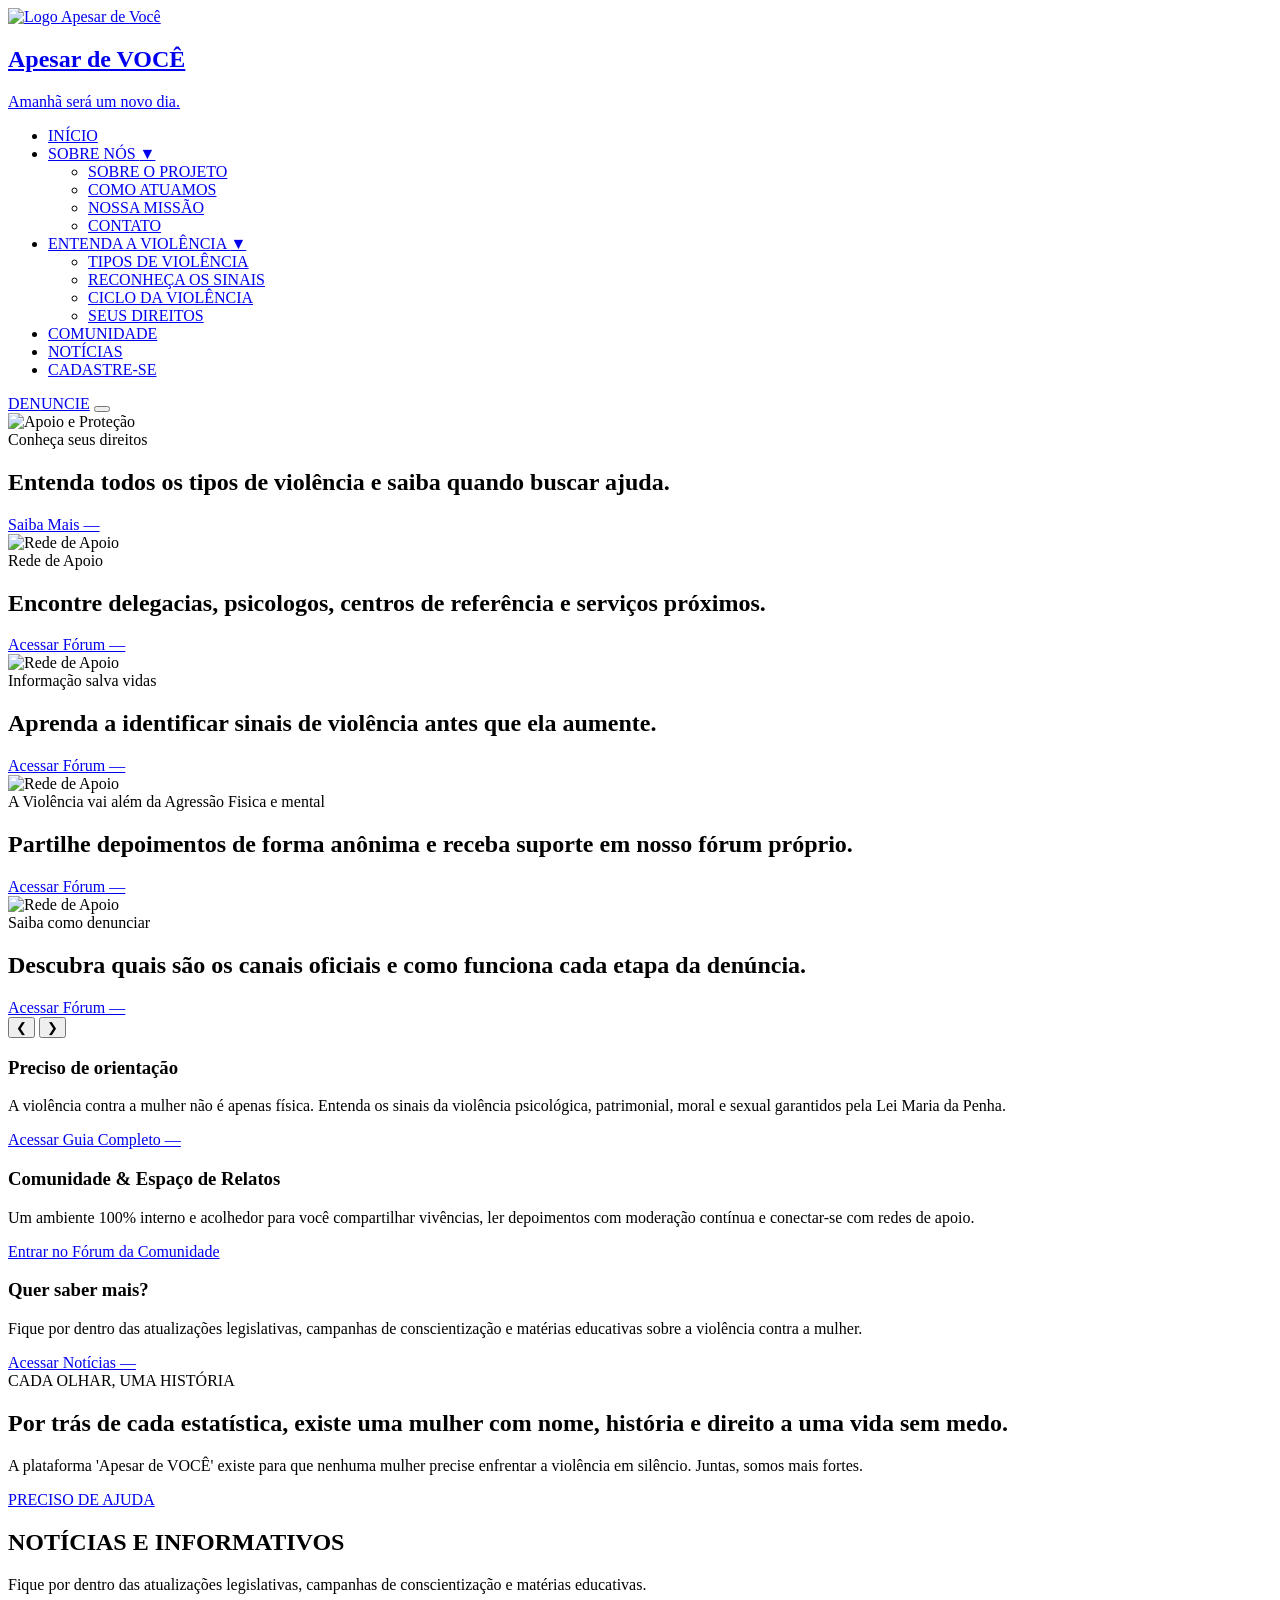
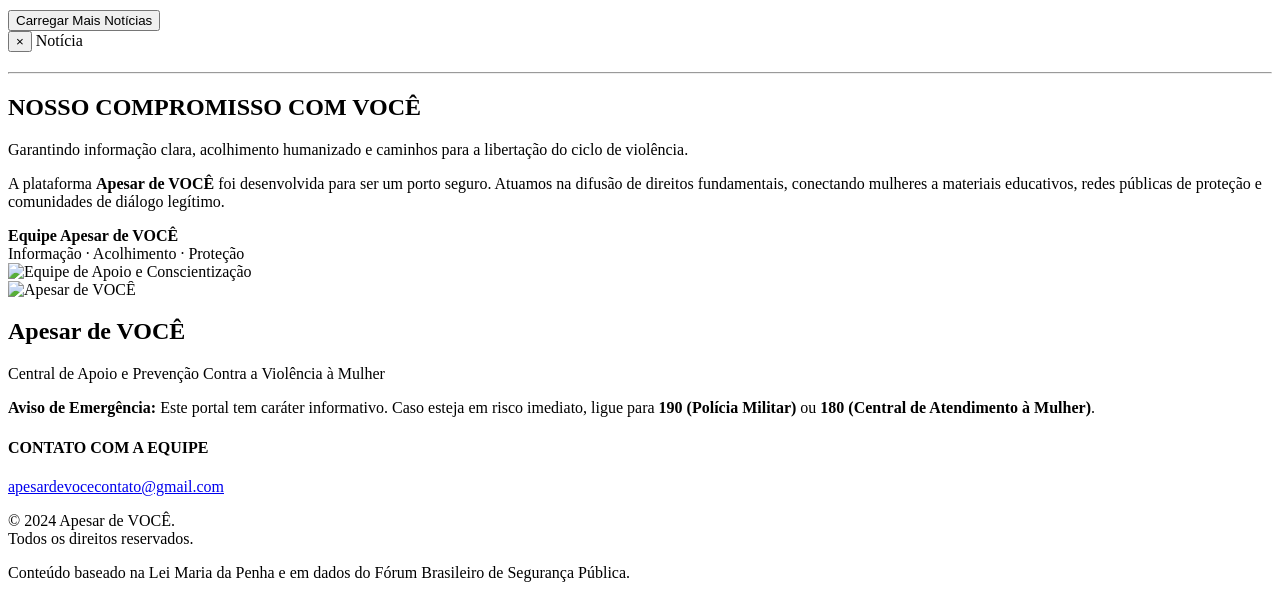
==== index.html @ b2e9c3df "Add files via upload" ====
<!DOCTYPE html>
<html lang="pt-BR">
<head>
    <meta charset="UTF-8">
    <meta name="viewport" content="width=device-width, initial-scale=1.0">
    <title>Apesar de VOCÊ</title>
    <link rel="stylesheet" href="/css/index.css">
    <link rel="icon" type="image/png" href="/imagens/logosite.png">
    <link rel="preconnect" href="https://fonts.googleapis.com">
    <link rel="preconnect" href="https://fonts.gstatic.com" crossorigin>
    <link href="https://fonts.googleapis.com/css2?family=Inter:wght@300;400;600;700&family=Playfair+Display:ital,wght@0,600;0,700;1,400&display=swap" rel="stylesheet">
</head>
<body>

    <!-- Faixa colorida superior -->
    <div class="top-bar">
        <div class="bar-carmin"></div>
    </div>

    <!-- NAVBAR NATIVA -->
    <nav class="navbar">
        <a href="index.html" class="nav-brand">
            <img src="/imagens/logosite.png" alt="Logo Apesar de Você" class="brand-logo">
            <div class="brand-text">
                <h1>Apesar de VOCÊ</h1>
                <span>Amanhã será um novo dia.</span>
            </div>
        </a>

        <ul class="nav-menu">
            <li class="nav-item"><a href="index.html" class="nav-link active">INÍCIO</a></li>
            
            <li class="nav-item">
                <a href="#" class="nav-link">SOBRE NÓS <span class="arrow">▼</span></a>
                <ul class="dropdown-menu">
                    <li><a href="apesardevoce.html">SOBRE O PROJETO</a></li>
                    <li><a href="como-atuamos.html">COMO ATUAMOS</a></li>
                    <li><a href="nossa-missao.html">NOSSA MISSÃO</a></li>
                    <li><a href="contato.html">CONTATO</a></li>
                </ul>
            </li>

            <li class="nav-item">
                <a href="#" class="nav-link">ENTENDA A VIOLÊNCIA <span class="arrow">▼</span></a>
                <ul class="dropdown-menu">
                    <li><a href="entenda-a-violencia.html">TIPOS DE VIOLÊNCIA</a></li>
                    <li><a href="sinais.html">RECONHEÇA OS SINAIS</a></li>
                    <li><a href="ciclo.html">CICLO DA VIOLÊNCIA</a></li>
                    <li><a href="direitos.html">SEUS DIREITOS</a></li>
                </ul>
            </li>

            <li class="nav-item"><a href="comunidade.html" class="nav-link">COMUNIDADE</a></li>
            <li class="nav-item"><a href="noticias.html" class="nav-link">NOTÍCIAS</a></li>
            <li class="nav-item"><a href="cadastro.html" class="nav-link">CADASTRE-SE</a></li>
        </ul>

        <div class="nav-actions-wrapper">
            <a href="denuncie.html" class="btn-inscricao">DENUNCIE</a>
            <button class="menu-toggle" aria-label="Abrir Menu">
                <span></span>
                <span></span>
                <span></span>
            </button>
        </div>
    </nav>

    <!-- CARROSSEL HERO DE DESTAQUES NATIVOS -->
    <header class="hero-carousel-section">
        <div class="carousel-container">
            <div class="carousel-track" id="hero-carousel-track">
                <!-- Slide 1 -->
                <div class="hero-slide active">
                    <img src="/imagens/1.png" 
                    alt="Apoio e Proteção" class="slide-bg">
                    <div class="slide-overlay"></div>
                    <div class="slide-content">
                        <span class="slide-badge">Conheça seus direitos</span>
                        <h2>Entenda todos os tipos de violência e saiba quando buscar ajuda.</h2>
                        <a href="projetos.html" class="slide-btn">Saiba Mais —</a>
                    </div>
                </div>
                <!-- Slide 2 -->
                <div class="hero-slide">
                    <img src="/imagens/2.png" 
                    alt="Rede de Apoio" class="slide-bg">
                    <div class="slide-overlay"></div>
                    <div class="slide-content">
                        <span class="slide-badge">Rede de Apoio</span>
                        <h2>Encontre delegacias, psicologos, centros de referência e serviços próximos.</h2>
                        <a href="comunidade.html" class="slide-btn">Acessar Fórum —</a>
                    </div>
                </div>
                <!-- Slide 3 -->
                <div class="hero-slide">
                    <img src="/imagens/3.png" 
                    alt="Rede de Apoio" class="slide-bg">
                    <div class="slide-overlay"></div>
                    <div class="slide-content">
                        <span class="slide-badge">Informação salva vidas</span>
                        <h2>Aprenda a identificar sinais de violência antes que ela aumente.</h2>
                        <a href="comunidade.html" class="slide-btn">Acessar Fórum —</a>
                    </div>
                </div>
                <!-- Slide 4 -->
                <div class="hero-slide">
                    <img src="/imagens/4.png" 
                    alt="Rede de Apoio" class="slide-bg">
                    <div class="slide-overlay"></div>
                    <div class="slide-content">
                        <span class="slide-badge">A Violência vai além da Agressão Fisica e mental</span>
                        <h2>Partilhe depoimentos de forma anônima e receba suporte em nosso fórum próprio.</h2>
                        <a href="comunidade.html" class="slide-btn">Acessar Fórum —</a>
                    </div>
                </div>
                <!-- Slide 5 -->
                <div class="hero-slide">
                    <img src="/imagens/5.png" 
                    alt="Rede de Apoio" class="slide-bg">
                    <div class="slide-overlay"></div>
                    <div class="slide-content">
                        <span class="slide-badge">Saiba como denunciar</span>
                        <h2>Descubra quais são os canais oficiais e como funciona cada etapa da denúncia.</h2>
                        <a href="comunidade.html" class="slide-btn">Acessar Fórum —</a>
                    </div>
            </div>

            <button class="carousel-arrow prev" id="heroPrev" aria-label="Slide Anterior">&#10094;</button>
            <button class="carousel-arrow next" id="heroNext" aria-label="Próximo Slide">&#10095;</button>
            <div class="carousel-dots" id="heroDots"></div>
        </div>
    </header>

    <!-- HUB CENTRAL: INFORMAÇÃO & COMUNIDADE -->
    <section class="hub-sections">
        <div class="hub-container">
            
            <!-- CARD 1: TIPOS DE VIOLÊNCIA -->
            <div class="hub-card">
                <h3>Preciso de orientação</h3>
                <p>A violência contra a mulher não é 
                    apenas física. Entenda os sinais da 
                    violência psicológica, patrimonial, 
                    moral e sexual garantidos pela 
                    Lei Maria da Penha.</p>
                <a href="entenda-a-violencia.html" class="hub-btn">Acessar Guia Completo —</a>
            </div>

            <!-- CARD 2: COMUNIDADE INTERNA -->
            <div class="hub-card highlight-card" id="comunidade">
                <h3>Comunidade & Espaço de Relatos</h3>
                <p>Um ambiente 100% interno e acolhedor para 
                    você compartilhar vivências, 
                    ler depoimentos com moderação contínua e 
                    conectar-se com redes de apoio.</p>
                <div class="hub-action-group">
                    <a href="comunidade.html" class="hub-btn btn-primary">Entrar no Fórum da Comunidade</a>
                </div>
            </div>

            <!-- CARD 3: Orientação -->
            <div class="hub-card" id="noticias">
                <h3>Quer saber mais?</h3>
                <p>Fique por dentro das atualizações legislativas, 
                    campanhas de conscientização e matérias 
                    educativas sobre a violência contra a mulher.</p>
                <a href="noticias.html" class="hub-btn">Acessar Notícias —</a>
            </div>

        </div>
    </section>

    <section class="banner-historias">
    <div class="banner-overlay"></div>
    <div class="banner-content">
        <span class="banner-subtitle">CADA OLHAR, UMA HISTÓRIA</span>
        
        <h2 class="banner-title">
            Por trás de cada estatística, <span class="highlight">existe uma mulher</span> com nome, história e direito a uma vida sem medo.
        </h2>
        
        <p class="banner-description">
            A plataforma 'Apesar de VOCÊ' existe para que nenhuma mulher precise enfrentar a violência em silêncio. Juntas, somos mais fortes.
        </p>
        
        <a href="#denuncie" class="btn-ajuda">PRECISO DE AJUDA</a>
    </div>
</section>

    <!-- SEÇÃO DE NOTÍCIAS NATIVAS (EXPANDÍVEIS E ILIMITADAS) -->
    <section class="news-section" id="noticias">
        <div class="section-header">
            <h2>NOTÍCIAS E INFORMATIVOS</h2>
            <p>Fique por dentro das atualizações legislativas, campanhas de conscientização e matérias educativas.</p>
        </div>

        <div class="news-grid" id="news-container">
            <!-- Cards gerados via Javascript com leitor interno -->
        </div>

        <div class="news-pagination">
            <button id="loadMoreNews" class="btn-secondary">Carregar Mais Notícias</button>
        </div>
    </section>

    <!-- MODAL DE LEITURA COMPLETA DA NOTÍCIA -->
    <div id="newsModal" class="news-modal" role="dialog" aria-hidden="true">
        <div class="modal-content">
            <button class="close-modal" id="closeNewsModal">&times;</button>
            <span class="slide-badge" id="modalCategory">Notícia</span>
            <h2 id="modalTitle"></h2>
            <span class="modal-date" id="modalDate"></span>
            <hr>
            <div class="modal-body" id="modalBody"></div>
        </div>
    </div>

    <!-- CARTA DE BOAS-VINDAS / SOBRE O PROJETO -->
    <section class="welcome-section" id="projetos">
        <div class="welcome-container">
            <div class="welcome-text">
                <h2>NOSSO COMPROMISSO COM VOCÊ</h2>
                <p class="highlight">Garantindo informação clara, acolhimento humanizado e caminhos para a libertação do ciclo de violência.</p>
                <p>A plataforma <strong>Apesar de VOCÊ</strong> foi desenvolvida para ser um porto seguro. Atuamos na difusão de direitos fundamentais, conectando mulheres a materiais educativos, redes públicas de proteção e comunidades de diálogo legítimo.</p>
                
                <div class="welcome-signature">
                    <strong>Equipe Apesar de VOCÊ</strong><br>
                    <span>Informação · Acolhimento · Proteção</span>
                </div>
            </div>
            <div class="welcome-image-wrapper">
                <img src="/imagens/logosite.png" alt="Equipe de Apoio e Conscientização" class="welcome-photo">
            </div>
        </div>
    </section>

    <!-- FOOTER INSTITUCIONAL -->
    <footer class="main-footer" id="contato">
        <div class="footer-top">
            <div class="footer-brand">
                <img src="/imagens/logosite.png" alt="Apesar de VOCÊ" class="footer-logo">
                <div class="footer-brand-text">
                    <h2>Apesar de VOCÊ</h2>
                    <span>Central de Apoio e Prevenção Contra a Violência à Mulher</span>
                </div>
            </div>

            <div class="footer-info">
                <p><strong>Aviso de Emergência:</strong> Este portal tem caráter informativo. Caso esteja em risco imediato, ligue para <strong>190 (Polícia Militar)</strong> ou <strong>180 (Central de Atendimento à Mulher)</strong>.</p>
            </div>

            <div class="footer-contact">
                <h4>CONTATO COM A EQUIPE</h4>
                <a href="mailto:apesardevocecontato@gmail.com">apesardevocecontato@gmail.com</a>
            </div>
        </div>

        <div class="footer-bottom">
            <p>© 2024 Apesar de VOCÊ.   <br> Todos os direitos reservados.</p>
            <p> Conteúdo baseado na Lei Maria da Penha e 
                em dados do Fórum Brasileiro de Segurança Pública.</p>
        </div>
    </footer>

       <script src="/js/index.js"></script>
</body>
</html>
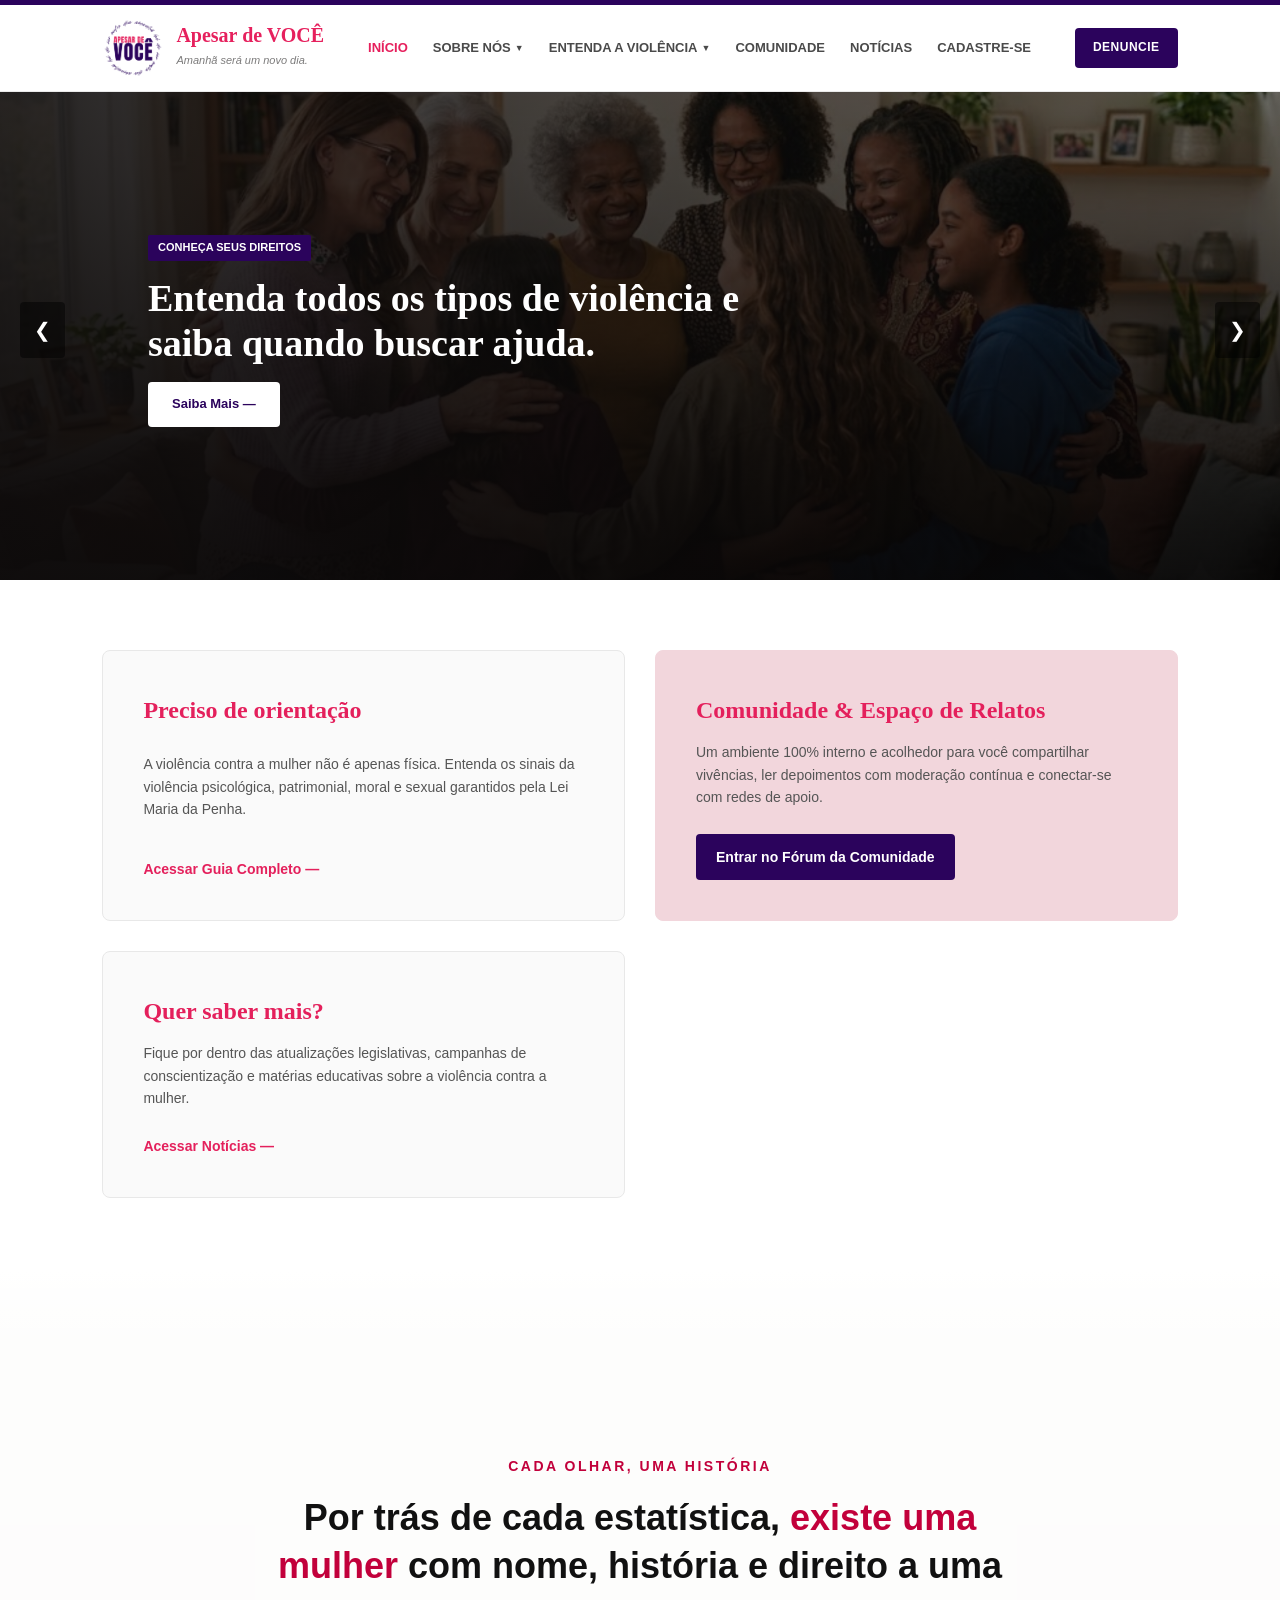
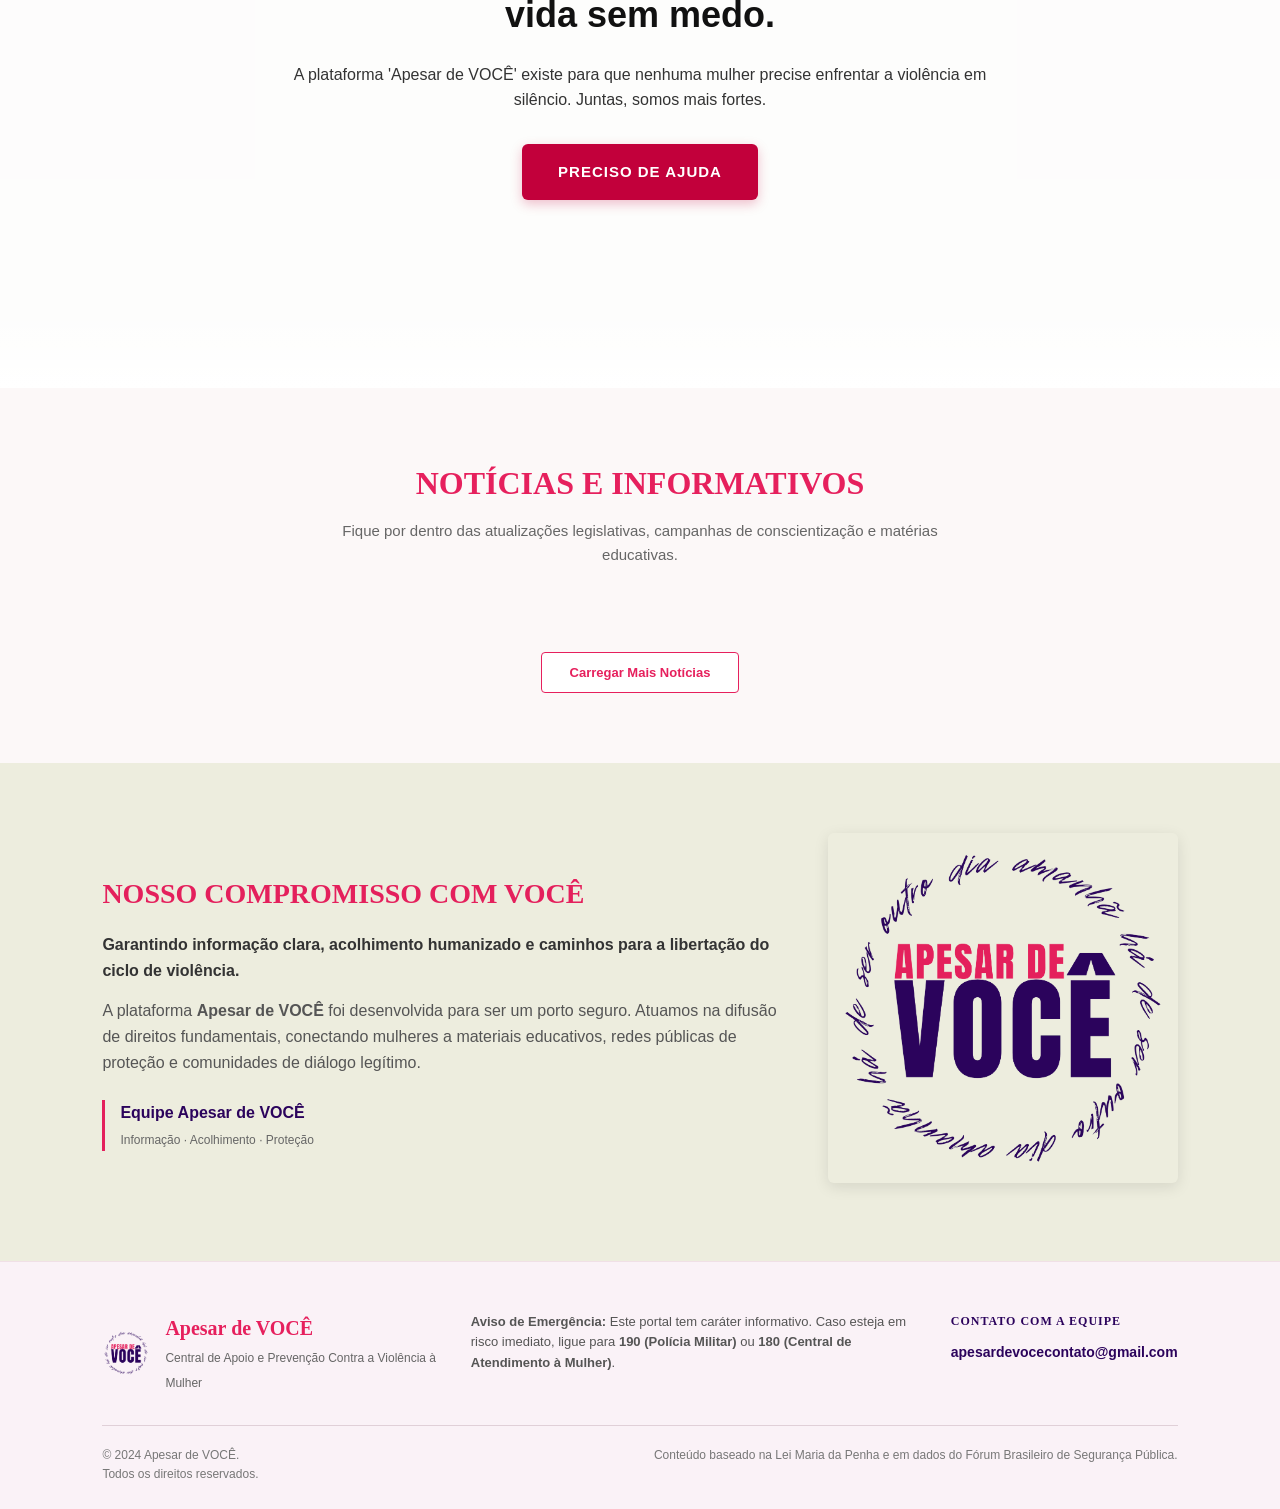
==== commit 72b807a8: "Refactor HTML structure and update links" ====
--- a/index.html
+++ b/index.html
@@ -4,8 +4,8 @@
     <meta charset="UTF-8">
     <meta name="viewport" content="width=device-width, initial-scale=1.0">
     <title>Apesar de VOCÊ</title>
-    <link rel="stylesheet" href="/css/index.css">
-    <link rel="icon" type="image/png" href="/imagens/logosite.png">
+    <link rel="stylesheet" href="index.css">
+    <link rel="icon" type="image/png" href="logosite.png">
     <link rel="preconnect" href="https://fonts.googleapis.com">
     <link rel="preconnect" href="https://fonts.gstatic.com" crossorigin>
     <link href="https://fonts.googleapis.com/css2?family=Inter:wght@300;400;600;700&family=Playfair+Display:ital,wght@0,600;0,700;1,400&display=swap" rel="stylesheet">
@@ -20,7 +20,7 @@
     <!-- NAVBAR NATIVA -->
     <nav class="navbar">
         <a href="index.html" class="nav-brand">
-            <img src="/imagens/logosite.png" alt="Logo Apesar de Você" class="brand-logo">
+            <img src="logosite.png" alt="Logo Apesar de Você" class="brand-logo">
             <div class="brand-text">
                 <h1>Apesar de VOCÊ</h1>
                 <span>Amanhã será um novo dia.</span>
@@ -71,7 +71,7 @@
             <div class="carousel-track" id="hero-carousel-track">
                 <!-- Slide 1 -->
                 <div class="hero-slide active">
-                    <img src="/imagens/1.png" 
+                    <img src="1.png" 
                     alt="Apoio e Proteção" class="slide-bg">
                     <div class="slide-overlay"></div>
                     <div class="slide-content">
@@ -82,7 +82,7 @@
                 </div>
                 <!-- Slide 2 -->
                 <div class="hero-slide">
-                    <img src="/imagens/2.png" 
+                    <img src="2.png" 
                     alt="Rede de Apoio" class="slide-bg">
                     <div class="slide-overlay"></div>
                     <div class="slide-content">
@@ -93,7 +93,7 @@
                 </div>
                 <!-- Slide 3 -->
                 <div class="hero-slide">
-                    <img src="/imagens/3.png" 
+                    <img src="3.png" 
                     alt="Rede de Apoio" class="slide-bg">
                     <div class="slide-overlay"></div>
                     <div class="slide-content">
@@ -104,7 +104,7 @@
                 </div>
                 <!-- Slide 4 -->
                 <div class="hero-slide">
-                    <img src="/imagens/4.png" 
+                    <img src="4.png" 
                     alt="Rede de Apoio" class="slide-bg">
                     <div class="slide-overlay"></div>
                     <div class="slide-content">
@@ -115,7 +115,7 @@
                 </div>
                 <!-- Slide 5 -->
                 <div class="hero-slide">
-                    <img src="/imagens/5.png" 
+                    <img src="5.png" 
                     alt="Rede de Apoio" class="slide-bg">
                     <div class="slide-overlay"></div>
                     <div class="slide-content">
@@ -229,7 +229,7 @@
                 </div>
             </div>
             <div class="welcome-image-wrapper">
-                <img src="/imagens/logosite.png" alt="Equipe de Apoio e Conscientização" class="welcome-photo">
+                <img src="logosite.png" alt="Equipe de Apoio e Conscientização" class="welcome-photo">
             </div>
         </div>
     </section>
@@ -238,7 +238,7 @@
     <footer class="main-footer" id="contato">
         <div class="footer-top">
             <div class="footer-brand">
-                <img src="/imagens/logosite.png" alt="Apesar de VOCÊ" class="footer-logo">
+                <img src="logosite.png" alt="Apesar de VOCÊ" class="footer-logo">
                 <div class="footer-brand-text">
                     <h2>Apesar de VOCÊ</h2>
                     <span>Central de Apoio e Prevenção Contra a Violência à Mulher</span>
@@ -246,7 +246,8 @@
             </div>
 
             <div class="footer-info">
-                <p><strong>Aviso de Emergência:</strong> Este portal tem caráter informativo. Caso esteja em risco imediato, ligue para <strong>190 (Polícia Militar)</strong> ou <strong>180 (Central de Atendimento à Mulher)</strong>.</p>
+                <p><strong>Aviso de Emergência:</strong> Este portal tem caráter informativo. Caso esteja em risco imediato, ligue para <strong>190 (Polícia Militar)</strong> 
+                    ou <strong>180 (Central de Atendimento à Mulher)</strong>.</p>
             </div>
 
             <div class="footer-contact">
@@ -264,4 +265,4 @@
 
        <script src="/js/index.js"></script>
 </body>
-</html>+</html>
--- a/index.css
+++ b/index.css
@@ -0,0 +1,1161 @@
+/* ==========================================================================
+   RESET E ESTILOS GERAIS
+   ========================================================================== */
+* {
+    margin: 0;
+    padding: 0;
+    box-sizing: border-box;
+}
+
+body {
+    font-family: 'Inter', sans-serif;
+    background-color: #fcfbfa;
+    color: #2c2c2c;
+    line-height: 1.6;
+    padding-top: 80px;
+}
+
+h1, h2, h3, h4 {
+    font-family: 'Playfair Display', serif;
+}
+
+/* ==========================================================================
+   FAIXA SUPERIOR & NAVBAR NATIVA (COM DROPDOWNS)
+   ========================================================================== */
+.top-bar {
+    height: 5px;
+    width: 100%;
+    position: fixed;
+    top: 0;
+    left: 0;
+    z-index: 1002;
+    background-color: #e6205d;
+}
+
+.bar-carmin {
+    width: 100%;
+    height: 100%;
+    background-color: #2b035c;
+}
+
+.navbar {
+    background: #ffffff;
+    display: flex;
+    justify-content: space-between;
+    align-items: center;
+    padding: 12px 8%;
+    border-bottom: 1px solid #eaeaea;
+    position: fixed;
+    top: 5px;
+    left: 0;
+    width: 100%;
+    z-index: 1001;
+    box-shadow: 0 2px 10px rgba(43, 3, 92, 0.03);
+}
+
+.nav-brand {
+    display: flex;
+    align-items: center;
+    gap: 12px;
+    text-decoration: none;
+}
+
+/*LOGO NAVBAR*/
+.brand-logo {
+    width: 62px;
+    height: auto;
+}
+
+.brand-text h1 {
+    font-size: 20px;
+    color: #e6205d;
+    font-weight: 700;
+    line-height: 1.1;
+}
+
+.brand-text span {
+    font-size: 11px;
+    color: #7c7b7b;
+    font-style: italic;
+}
+
+/* Menu Principal e Submenus (Dropdown) */
+.nav-menu {
+    display: flex;
+    list-style: none;
+    gap: 25px;
+}
+
+.nav-item {
+    position: relative;
+}
+
+.nav-link {
+    text-decoration: none;
+    color: #4a4a4a;
+    font-size: 13px;
+    font-weight: 600;
+    transition: color 0.2s;
+    display: flex;
+    align-items: center;
+    gap: 4px;
+    padding: 8px 0;
+}
+
+.nav-link .arrow {
+    font-size: 9px;
+    transition: transform 0.2s;
+}
+
+.nav-link:hover, .nav-link.active {
+    color: #e6205d;
+}
+
+/* Estilo do Dropdown */
+.dropdown-menu {
+    position: absolute;
+    top: 100%;
+    left: 0;
+    background: #ffffff;
+    list-style: none;
+    min-width: 220px;
+    box-shadow: 0 8px 20px rgba(0,0,0,0.1);
+    border-radius: 6px;
+    padding: 10px 0;
+    opacity: 0;
+    visibility: hidden;
+    transform: translateY(10px);
+    transition: all 0.3s ease;
+    z-index: 1010;
+}
+
+.nav-item:hover .dropdown-menu {
+    opacity: 1;
+    visibility: visible;
+    transform: translateY(0);
+}
+
+.nav-item:hover .arrow {
+    transform: rotate(180deg);
+}
+
+.dropdown-menu li a {
+    display: block;
+    padding: 10px 20px;
+    color: #4a4a4a;
+    text-decoration: none;
+    font-size: 12px;
+    font-weight: 600;
+    transition: background 0.2s, color 0.2s;
+}
+
+.dropdown-menu li a:hover {
+    background: #fdf6f7;
+    color: #e4205c;
+}
+
+.nav-actions-wrapper {
+    display: flex;
+    align-items: center;
+    gap: 15px;
+}
+
+.btn-inscricao, .btn-denuncia {
+    background-color: #2b035c;
+    color: #ffffff;
+    text-decoration: none;
+    padding: 10px 18px;
+    font-size: 12px;
+    font-weight: 700;
+    border-radius: 4px;
+    letter-spacing: 0.5px;
+    transition: background 0.3s ease;
+}
+
+.btn-inscricao:hover, .btn-denuncia:hover {
+    background-color: #e6205d;
+}
+
+/* ==========================================================================
+   CARROSSEL HERO NATIVO
+   ========================================================================== */
+.hero-carousel-section {
+    position: relative;
+    width: 100%;
+    height: 500px;
+    background-color: #1a1a1a;
+    overflow: hidden;
+}
+
+.carousel-container {
+    position: relative;
+    width: 100%;
+    height: 100%;
+}
+
+.hero-slide {
+    position: absolute;
+    width: 100%;
+    height: 100%;
+    opacity: 0;
+    transition: opacity 0.8s ease-in-out;
+    display: flex;
+    align-items: center;
+}
+
+.hero-slide.active {
+    opacity: 1;
+    z-index: 2;
+}
+
+.slide-bg {
+    position: absolute;
+    width: 100%;
+    height: 100%;
+    object-fit: cover;
+}
+
+.slide-overlay {
+    position: absolute;
+    width: 100%;
+    height: 100%;
+    background: linear-gradient(90deg, rgba(15, 12, 12, 0.88) 0%, rgba(15, 12, 12, 0.4) 100%);
+}
+
+.slide-content {
+    position: relative;
+    z-index: 3;
+    max-width: 700px;
+    margin-left: 10%;
+    padding: 20px;
+    color: #ffffff;
+}
+
+.slide-badge {
+    background: #2b035c;
+    color: #fff;
+    font-size: 11px;
+    text-transform: uppercase;
+    padding: 4px 10px;
+    font-weight: 600;
+    border-radius: 2px;
+    display: inline-block;
+}
+
+.slide-content h2 {
+    font-size: 38px;
+    margin: 15px 0;
+    line-height: 1.2;
+}
+
+.slide-content p {
+    font-size: 15px;
+    color: #dddddd;
+    margin-bottom: 25px;
+}
+
+.slide-btn {
+    display: inline-block;
+    background: #ffffff;
+    color: #2b035c;
+    padding: 12px 24px;
+    text-decoration: none;
+    font-weight: 700;
+    font-size: 13px;
+    border-radius: 4px;
+    transition: background 0.3s, color 0.3s;
+}
+
+.slide-btn:hover {
+    background: #e4205c;
+    color: #ffffff;
+}
+
+.carousel-arrow {
+    position: absolute;
+    top: 50%;
+    transform: translateY(-50%);
+    z-index: 10;
+    background: rgba(0, 0, 0, 0.5);
+    color: #fff;
+    border: none;
+    font-size: 20px;
+    padding: 16px 14px;
+    cursor: pointer;
+    border-radius: 4px;
+    transition: background 0.3s;
+}
+
+.carousel-arrow:hover {
+    background: #2b035c;
+}
+
+.carousel-arrow.prev { left: 20px; }
+.carousel-arrow.next { right: 20px; }
+
+.carousel-dots {
+    position: absolute;
+    bottom: 20px;
+    left: 50%;
+    transform: translateX(-50%);
+    z-index: 10;
+    display: flex;
+    gap: 8px;
+}
+
+.dot {
+    width: 10px;
+    height: 10px;
+    border-radius: 50%;
+    background: rgba(255, 255, 255, 0.5);
+    border: none;
+    cursor: pointer;
+    transition: all 0.3s;
+}
+
+.dot.active {
+    background: #ffffff;
+    width: 24px;
+    border-radius: 5px;
+}
+
+/* ==========================================================================
+   HUB DE SEÇÕES (CARDS DE ACESSO)
+   ========================================================================== */
+.hub-sections {
+    padding: 70px 8%;
+    background: #ffffff;
+}
+
+.hub-container {
+    max-width: 1200px;
+    margin: 0 auto;
+    display: grid;
+    grid-template-columns: 1fr 1fr;
+    gap: 30px;
+}
+
+.hub-card {
+    border: 1px solid #e8e8e8;
+    padding: 40px;
+    border-radius: 8px;
+    background: #fafafa;
+    display: flex;
+    flex-direction: column;
+    justify-content: space-between;
+    transition: transform 0.3s, box-shadow 0.3s;
+}
+
+.hub-card:hover {
+    transform: translateY(-3px);
+    box-shadow: 0 10px 25px rgba(0,0,0,0.05);
+}
+
+.highlight-card {
+    background: #f2d6dc;
+    border-color: #f2d6dc;
+}
+
+.hub-icon {
+    font-size: 32px;
+    margin-bottom: 15px;
+}
+
+.hub-card h3 {
+    font-size: 24px;
+    color: #e4205c;
+    margin-bottom: 12px;
+}
+
+.hub-card p {
+    color: #555555;
+    font-size: 14px;
+    margin-bottom: 25px;
+}
+
+.hub-btn {
+    text-decoration: none;
+    font-weight: 700;
+    color: #e4205c;
+    font-size: 14px;
+    transition: color 0.2s;
+}
+
+.hub-btn:hover {
+    color: #e6205d;
+}
+
+.btn-primary {
+    display: inline-block;
+    background: #2b035c;
+    color: #fff !important;
+    padding: 12px 20px;
+    border-radius: 4px;
+    transition: background 0.3s;
+}
+
+.btn-primary:hover {
+    background: #e6205d;
+}
+
+/* ==========================================================================
+   SEÇÃO DE NOTÍCIAS NATIVAS & MODAL DE LEITURA COMPLETA
+   ========================================================================== */
+.news-section {
+    padding: 70px 8%;
+    background-color: #fcf8f8;
+}
+
+.section-header {
+    text-align: center;
+    margin-bottom: 45px;
+}
+
+.section-header h2 {
+    font-size: 32px;
+    color: #e6205d;
+    margin-bottom: 10px;
+}
+
+.section-header p {
+    color: #666666;
+    font-size: 15px;
+    max-width: 600px;
+    margin: 0 auto;
+}
+
+.news-grid {
+    display: grid;
+    grid-template-columns: repeat(auto-fill, minmax(300px, 1fr));
+    gap: 30px;
+    max-width: 1200px;
+    margin: 0 auto;
+}
+
+.news-card {
+    background: #ffffff;
+    border-radius: 8px;
+    overflow: hidden;
+    box-shadow: 0 4px 15px rgba(0,0,0,0.04);
+    display: flex;
+    flex-direction: column;
+    border: 1px solid #eee;
+    transition: transform 0.3s, box-shadow 0.3s;
+}
+
+.news-card:hover {
+    transform: translateY(-4px);
+    box-shadow: 0 8px 25px rgba(0,0,0,0.08);
+}
+
+.news-card-img {
+    width: 100%;
+    height: 180px;
+    object-fit: cover;
+}
+
+.news-card-body {
+    padding: 22px;
+    display: flex;
+    flex-direction: column;
+    flex-grow: 1;
+}
+
+.news-tag {
+    font-size: 11px;
+    text-transform: uppercase;
+    font-weight: 700;
+    color: #e6205d;
+    letter-spacing: 0.5px;
+    margin-bottom: 8px;
+}
+
+.news-card-body h3 {
+    font-size: 18px;
+    margin-bottom: 10px;
+    color: #222222;
+    line-height: 1.3;
+}
+
+.news-card-body p {
+    font-size: 13px;
+    color: #666666;
+    margin-bottom: 20px;
+    flex-grow: 1;
+}
+
+.news-card-footer {
+    display: flex;
+    justify-content: space-between;
+    align-items: center;
+    border-top: 1px solid #f2f2f2;
+    padding-top: 12px;
+}
+
+.news-date {
+    font-size: 12px;
+    color: #999999;
+}
+
+.btn-read-more {
+    background: none;
+    border: none;
+    color: #e6205d;
+    font-weight: 700;
+    cursor: pointer;
+    font-size: 13px;
+    transition: color 0.2s;
+}
+
+.btn-read-more:hover {
+    color: #e6205d;
+}
+
+.news-pagination {
+    text-align: center;
+    margin-top: 40px;
+}
+
+.btn-secondary {
+    background: #ffffff;
+    color: #e6205d;
+    border: 1px solid #e6205d;
+    padding: 12px 28px;
+    font-weight: 700;
+    font-size: 13px;
+    border-radius: 4px;
+    cursor: pointer;
+    transition: all 0.3s;
+}
+
+.btn-secondary:hover {
+    background: #e6205d;
+    color: #ffffff;
+}
+
+/* Modal de Leitura de Notícias na Mesma Tela */
+.news-modal {
+    display: none;
+    position: fixed;
+    top: 0;
+    left: 0;
+    width: 100%;
+    height: 100%;
+    background-color: rgba(0, 0, 0, 0.7);
+    z-index: 2000;
+    justify-content: center;
+    align-items: center;
+    padding: 20px;
+    backdrop-filter: blur(2px);
+}
+
+.news-modal.active {
+    display: flex;
+}
+
+.modal-content {
+    background: #ffffff;
+    max-width: 700px;
+    width: 100%;
+    max-height: 85vh;
+    overflow-y: auto;
+    padding: 35px;
+    border-radius: 8px;
+    position: relative;
+    box-shadow: 0 10px 30px rgba(0,0,0,0.2);
+}
+
+.modal-content h2 {
+    font-size: 26px;
+    color: #e4205c;
+    margin: 12px 0 6px 0;
+}
+
+.modal-date {
+    font-size: 12px;
+    color: #888888;
+    display: block;
+}
+
+.modal-content hr {
+    border: 0;
+    border-top: 1px solid #eeeeee;
+    margin: 15px 0 20px 0;
+}
+
+.modal-body p {
+    line-height: 1.7;
+    margin-bottom: 16px;
+    color: #333333;
+    font-size: 15px;
+}
+
+.close-modal {
+    position: absolute;
+    top: 15px;
+    right: 20px;
+    font-size: 32px;
+    background: none;
+    border: none;
+    cursor: pointer;
+    color: #e4205c;
+    line-height: 1;
+}
+
+/* ==========================================================================
+   SEÇÃO SOBRE E WELCOME
+   ========================================================================== */
+.welcome-section {
+    padding: 70px 8%;
+    background: #ededde;
+}
+
+.welcome-container {
+    max-width: 1200px;
+    margin: 0 auto;
+    display: flex;
+    gap: 50px;
+    align-items: center;
+}
+
+.welcome-text {
+    flex: 1;
+}
+
+.welcome-text h2 {
+    font-size: 28px;
+    color: #e4205c;
+    margin-bottom: 15px;
+}
+
+.welcome-text .highlight {
+    font-weight: 600;
+    font-size: 16px;
+    margin-bottom: 15px;
+    color: #333333;
+}
+
+.welcome-text p {
+    margin-bottom: 15px;
+    color: #555555;
+}
+
+.welcome-signature {
+    margin-top: 25px;
+    border-left: 3px solid #e4205c;
+    padding-left: 15px;
+}
+
+.welcome-signature strong {
+    color: #2b035c;
+}
+
+.welcome-signature span {
+    font-size: 12px;
+    color: #666;
+}
+
+.welcome-image-wrapper {
+    flex: 0 0 350px;
+}
+
+.welcome-photo {
+    width: 100%;
+    border-radius: 6px;
+    box-shadow: 0 4px 15px rgba(0,0,0,0.1);
+}
+
+/* ==========================================================================
+   PÁGINAS INFORMATIVAS INTERNAS (EX: ENTENDA A VIOLÊNCIA)
+   ========================================================================== */
+.page-header {
+    background: #e6205d;
+    color: #ffffff;
+    padding: 60px 8%;
+    text-align: center;
+}
+
+.page-header h1 {
+    font-size: 36px;
+    margin-bottom: 10px;
+}
+
+.page-header p {
+    max-width: 700px;
+    margin: 0 auto;
+    font-size: 15px;
+    color: #f2c6ce;
+}
+
+.info-content-container {
+    max-width: 900px;
+    margin: 50px auto;
+    padding: 0 20px;
+}
+
+.violence-type-card {
+    background: #ffffff;
+    border: 1px solid #eaeaea;
+    padding: 30px;
+    border-radius: 6px;
+    margin-bottom: 25px;
+    position: relative;
+}
+
+.badge-type {
+    position: absolute;
+    top: 20px;
+    right: 25px;
+    font-family: 'Playfair Display', serif;
+    font-size: 24px;
+    font-weight: bold;
+    color: #f2d6dc;
+}
+
+.violence-type-card h2 {
+    color: #e4205c;
+    margin-bottom: 10px;
+}
+
+.violence-type-card ul {
+    margin-top: 15px;
+    padding-left: 20px;
+    color: #4a4a4a;
+}
+
+.support-banner {
+    background: #fdf6f7;
+    border: 1px solid #f2d6dc;
+    padding: 30px;
+    text-align: center;
+    border-radius: 6px;
+    margin-top: 40px;
+}
+
+.btn-support {
+    display: inline-block;
+    margin-top: 15px;
+    background: #e4205c;
+    color: #fff;
+    padding: 12px 24px;
+    text-decoration: none;
+    font-weight: bold;
+    border-radius: 4px;
+    transition: background 0.3s;
+}
+
+.btn-support:hover {
+    background: #e6205d;
+}
+
+/* ==========================================================================
+   FOOTER INSTITUCIONAL
+   ========================================================================== */
+.main-footer {
+    background: #faf2f7;
+    color: #4a4a4a;
+    padding: 50px 8% 25px 8%;
+    border-top: 1px solid #f0e0e6;
+}
+
+.footer-top {
+    display: flex;
+    justify-content: space-between;
+    gap: 30px;
+    border-bottom: 1px solid #e0d0d8;
+    padding-bottom: 30px;
+}
+
+.footer-brand {
+    display: flex;
+    align-items: center;
+    gap: 15px;
+}
+
+.footer-logo {
+    width: 48px;
+    height: auto;
+}
+
+.footer-brand-text h2 {
+    font-size: 20px;
+    color: #e6205d;
+}
+
+.footer-brand-text span {
+    font-size: 12px;
+    color: #666666;
+}
+
+.footer-info {
+    max-width: 450px;
+    font-size: 13px;
+    color: #555555;
+}
+
+.footer-contact h4 {
+    font-size: 12px;
+    color: #2b035c;
+    letter-spacing: 1px;
+    margin-bottom: 8px;
+}
+
+.footer-contact a {
+    color: #2b035c;
+    font-weight: 600;
+    text-decoration: none;
+    font-size: 14px;
+}
+
+.footer-bottom {
+    margin-top: 20px;
+    display: flex;
+    justify-content: space-between;
+    font-size: 12px;
+    color: #777777;
+}
+
+/* ==========================================================================
+   MENU HAMBURGER & RESPONSIVIDADE
+   ========================================================================== */
+.menu-toggle {
+    display: none;
+    flex-direction: column;
+    justify-content: space-between;
+    width: 28px;
+    height: 20px;
+    background: transparent;
+    border: none;
+    cursor: pointer;
+    z-index: 1010;
+}
+
+.menu-toggle span {
+    width: 100%;
+    height: 3px;
+    background-color: #2b035c;
+    border-radius: 2px;
+    transition: all 0.3s ease;
+}
+
+.menu-toggle.active span:nth-child(1) {
+    transform: translateY(8.5px) rotate(45deg);
+}
+
+.menu-toggle.active span:nth-child(2) {
+    opacity: 0;
+}
+
+.menu-toggle.active span:nth-child(3) {
+    transform: translateY(-8.5px) rotate(-45deg);
+}
+
+/* Tablet e Telas Médias (Até 992px) */
+@media (max-width: 992px) {
+    body {
+        padding-top: 75px;
+    }
+
+    .navbar {
+        padding: 12px 5%;
+    }
+
+    .menu-toggle {
+        display: flex;
+    }
+
+    .nav-menu {
+        position: fixed;
+        top: 0;
+        right: -100%;
+        width: 80%;
+        max-width: 320px;
+        height: 100vh;
+        background-color: #ffffff;
+        flex-direction: column;
+        align-items: flex-start;
+        padding: 90px 30px 30px 30px;
+        box-shadow: -5px 0 20px rgba(0,0,0,0.15);
+        transition: right 0.4s ease-in-out;
+        z-index: 1000;
+        gap: 15px;
+        overflow-y: auto;
+    }
+
+    .nav-menu.active {
+        right: 0;
+    }
+
+    .dropdown-menu {
+        position: static;
+        opacity: 1;
+        visibility: visible;
+        transform: none;
+        box-shadow: none;
+        padding-left: 15px;
+        background: #fafafa;
+        width: 100%;
+        display: none;
+    }
+
+    .nav-item:hover .dropdown-menu,
+    .nav-item.open .dropdown-menu {
+        display: block;
+    }
+
+    .nav-link {
+        font-size: 15px;
+        width: 100%;
+        padding: 10px 0;
+        border-bottom: 1px solid #f0f0f0;
+    }
+
+    .hero-carousel-section {
+        height: 420px;
+    }
+
+    .slide-content {
+        max-width: 90%;
+        margin-left: 5%;
+    }
+
+    .slide-content h2 {
+        font-size: 28px;
+    }
+
+    .hub-container {
+        grid-template-columns: 1fr;
+        gap: 20px;
+    }
+
+    .welcome-container {
+        flex-direction: column-reverse;
+        gap: 30px;
+    }
+
+    .welcome-image-wrapper {
+        flex: 1;
+        width: 100%;
+    }
+
+    .footer-top {
+        flex-direction: column;
+        gap: 25px;
+    }
+}
+
+/* Smartphone (Até 600px) */
+@media (max-width: 600px) {
+    .hero-carousel-section {
+        height: 380px;
+    }
+
+    .slide-content h2 {
+        font-size: 22px;
+        line-height: 1.3;
+    }
+
+    .slide-content p {
+        font-size: 13px;
+        margin-bottom: 15px;
+        display: -webkit-box;
+        -webkit-line-clamp: 3;
+        -webkit-box-orient: vertical;
+        overflow: hidden;
+    }
+
+    .slide-btn {
+        padding: 10px 18px;
+        font-size: 12px;
+    }
+
+    .carousel-arrow {
+        padding: 10px 8px;
+        font-size: 16px;
+    }
+
+    .carousel-arrow.prev { left: 10px; }
+    .carousel-arrow.next { right: 10px; }
+
+    .hub-sections, .news-section, .welcome-section {
+        padding: 45px 5%;
+    }
+
+    .hub-card {
+        padding: 25px 20px;
+    }
+
+    .hub-card h3 {
+        font-size: 20px;
+    }
+
+    .page-header {
+        padding: 40px 5%;
+    }
+
+    .page-header h1 {
+        font-size: 26px;
+    }
+
+    .violence-type-card {
+        padding: 20px;
+    }
+
+    .modal-content {
+        padding: 20px;
+    }
+
+    .footer-bottom {
+        flex-direction: column;
+        gap: 10px;
+        text-align: center;
+    }
+}
+
+/* ==========================================================================
+   SEÇÃO BANNER: CADA ROSTO, UMA HISTÓRIA (AJUSTADO PARA DESKTOP/MOBILE)
+   ========================================================================== */
+.banner-historias {
+    position: relative;
+    width: 100%;
+    /* Altura proporcional em telas grandes para a imagem aparecer bem */
+    min-height: 80vh; 
+    padding: 80px 20px;
+    display: flex;
+    justify-content: center;
+    align-items: center;
+    text-align: center;
+    overflow: hidden;
+    background: url('/imagens/rostosehistorias.jpg') center/cover no-repeat;
+}
+
+/* Reduzida a opacidade para a imagem ficar mais clara e visível */
+.banner-overlay {
+    position: absolute;
+    top: 0;
+    left: 0;
+    width: 100%;
+    height: 100%;
+    background: rgba(255, 255, 255, 0.35); /* Menos opaco que antes */
+    z-index: 1;
+}
+
+/* Degradê suave APENAS nas extremidades (top e bottom) */
+.banner-historias::before,
+.banner-historias::after {
+    content: "";
+    position: absolute;
+    left: 0;
+    width: 100%;
+    height: 80px; /* Reduzida a altura do degradê */
+    z-index: 2;
+    pointer-events: none;
+}
+
+/* Degradê Superior: transição mais curta e suave */
+.banner-historias::before {
+    top: 0;
+    background: linear-gradient(to bottom, #ffffff 0%, rgba(255, 255, 255, 0) 100%);
+}
+
+/* Degradê Inferior */
+.banner-historias::after {
+    bottom: 0;
+    background: linear-gradient(to top, #ffffff 0%, rgba(255, 255, 255, 0) 100%);
+}
+
+/* Container do Conteúdo com leve sombra de texto para leitura perfeita */
+.banner-content {
+    position: relative;
+    z-index: 3;
+    width: 100%;
+    max-width: 850px;
+    margin: 0 auto;
+    padding: 0 clamp(10px, 3vw, 25px);
+}
+
+/* Subtítulo */
+.banner-subtitle {
+    display: block;
+    font-size: clamp(11px, 1.2vw, 14px);
+    font-weight: 700;
+    color: #c2003b;
+    letter-spacing: clamp(1px, 0.2vw, 2.5px);
+    text-transform: uppercase;
+    margin-bottom: clamp(10px, 2vh, 16px);
+}
+
+/* Título Principal */
+.banner-title {
+    font-family: 'Inter', sans-serif;
+    font-size: clamp(22px, 3.2vw, 36px);
+    font-weight: 800;
+    color: #111111;
+    line-height: 1.35;
+    margin-bottom: clamp(12px, 2.5vh, 22px);
+    /* Garante leitura total mesmo com imagem de fundo viva */
+    text-shadow: 0 1px 8px rgba(255, 255, 255, 0.8);
+}
+
+.banner-title .highlight {
+    color: #c2003b;
+}
+
+/* Descrição */
+.banner-description {
+    font-size: clamp(13px, 1.6vw, 16px);
+    color: #333333;
+    line-height: 1.6;
+    max-width: 720px;
+    margin: 0 auto clamp(20px, 3.5vh, 32px) auto;
+    font-weight: 500;
+    text-shadow: 0 1px 5px rgba(255, 255, 255, 0.8);
+}
+
+/* Botão de Ação */
+.btn-ajuda {
+    display: inline-flex;
+    justify-content: center;
+    align-items: center;
+    background-color: #c2003b;
+    color: #ffffff;
+    font-size: clamp(12px, 1.4vw, 15px);
+    font-weight: 700;
+    padding: clamp(12px, 1.8vh, 16px) clamp(24px, 3vw, 36px);
+    border-radius: 6px;
+    text-decoration: none;
+    letter-spacing: 1px;
+    text-transform: uppercase;
+    transition: background-color 0.3s ease, transform 0.2s ease, box-shadow 0.3s ease;
+    box-shadow: 0 4px 12px rgba(194, 0, 59, 0.25);
+}
+
+.btn-ajuda:hover {
+    background-color: #9e002f;
+    transform: translateY(-2px);
+    box-shadow: 0 6px 16px rgba(194, 0, 59, 0.35);
+}
+
+/* ==========================================================================
+   AJUSTES RESPONSIVOS
+   ========================================================================== */
+@media (max-width: 768px) {
+    .banner-historias {
+        min-height: auto;
+        padding: 60px 15px;
+    }
+    
+    .banner-overlay {
+        background: rgba(255, 255, 255, 0.55); /* Um pouco mais escuro no celular para facilitar leitura */
+    }
+
+    .banner-historias::before,
+    .banner-historias::after {
+        height: 50px;
+    }
+
+    .btn-ajuda {
+        width: 100%;
+        max-width: 280px;
+    }
+}
